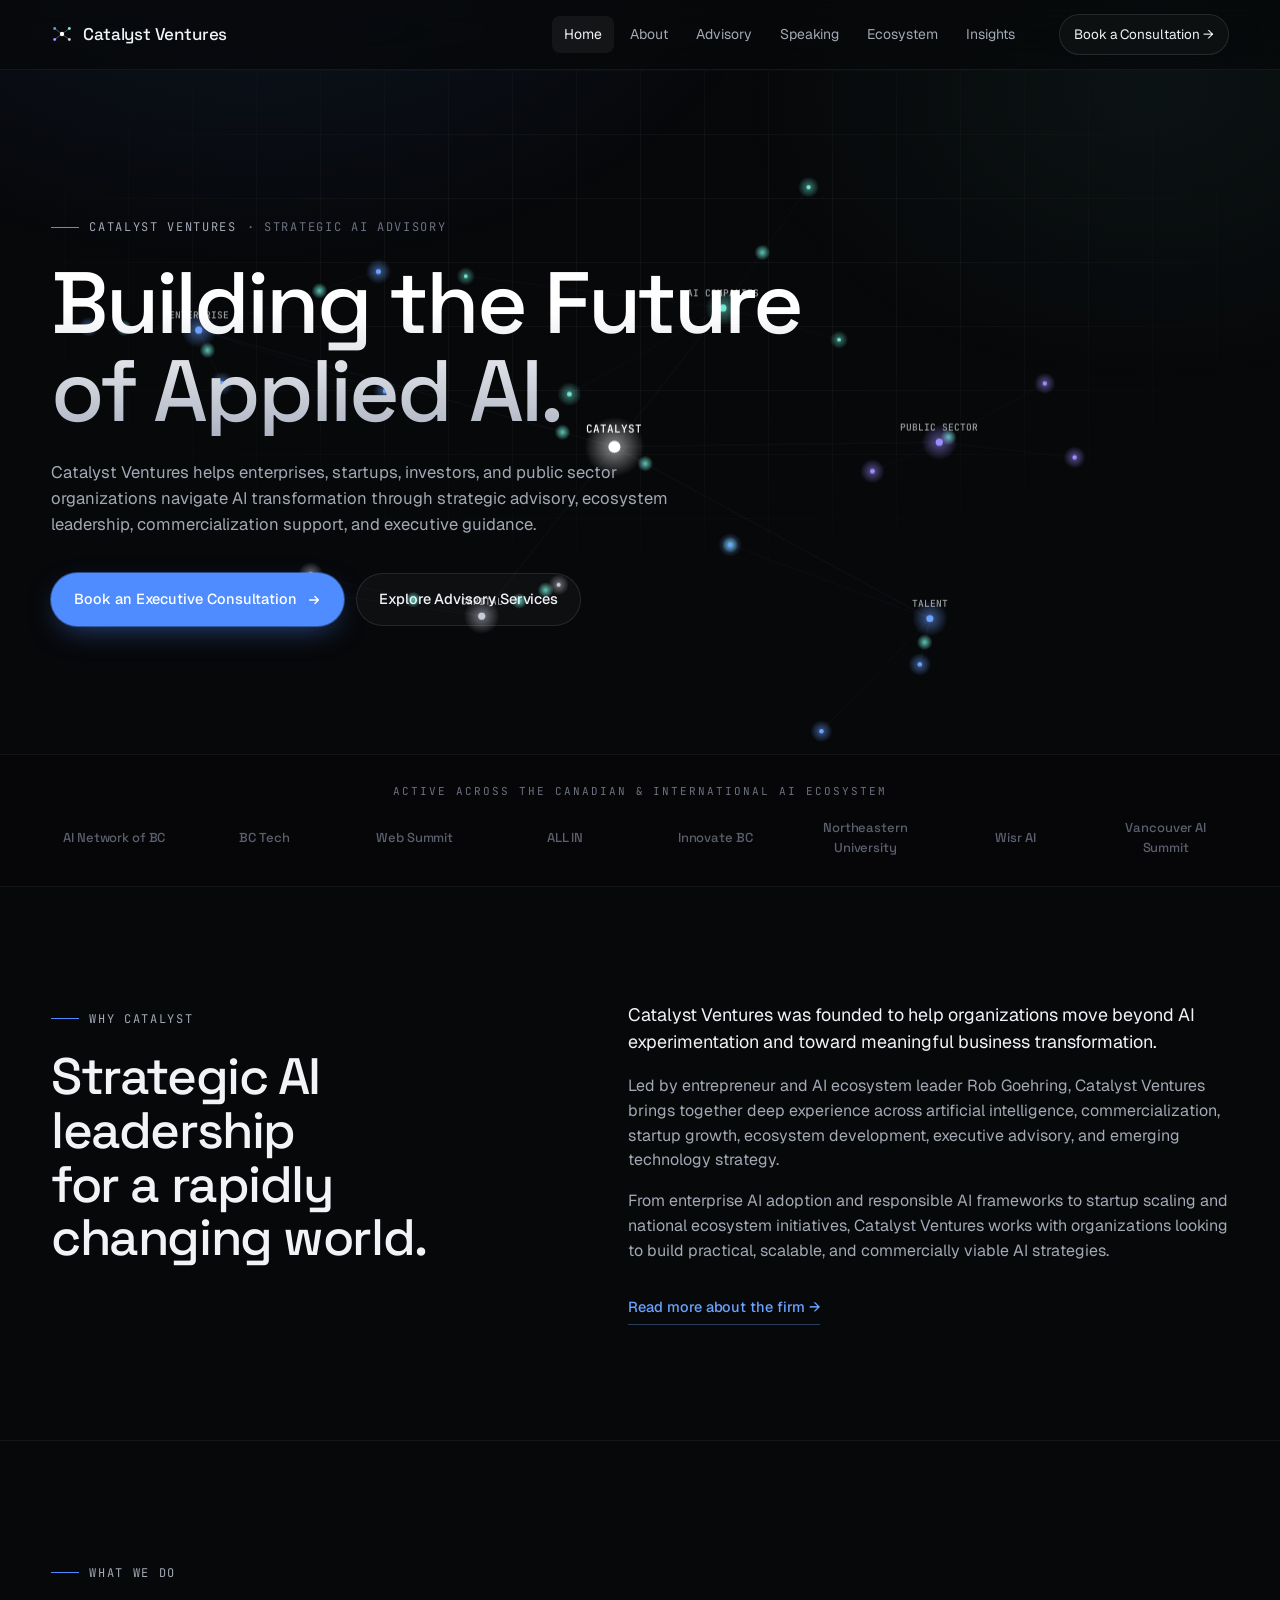
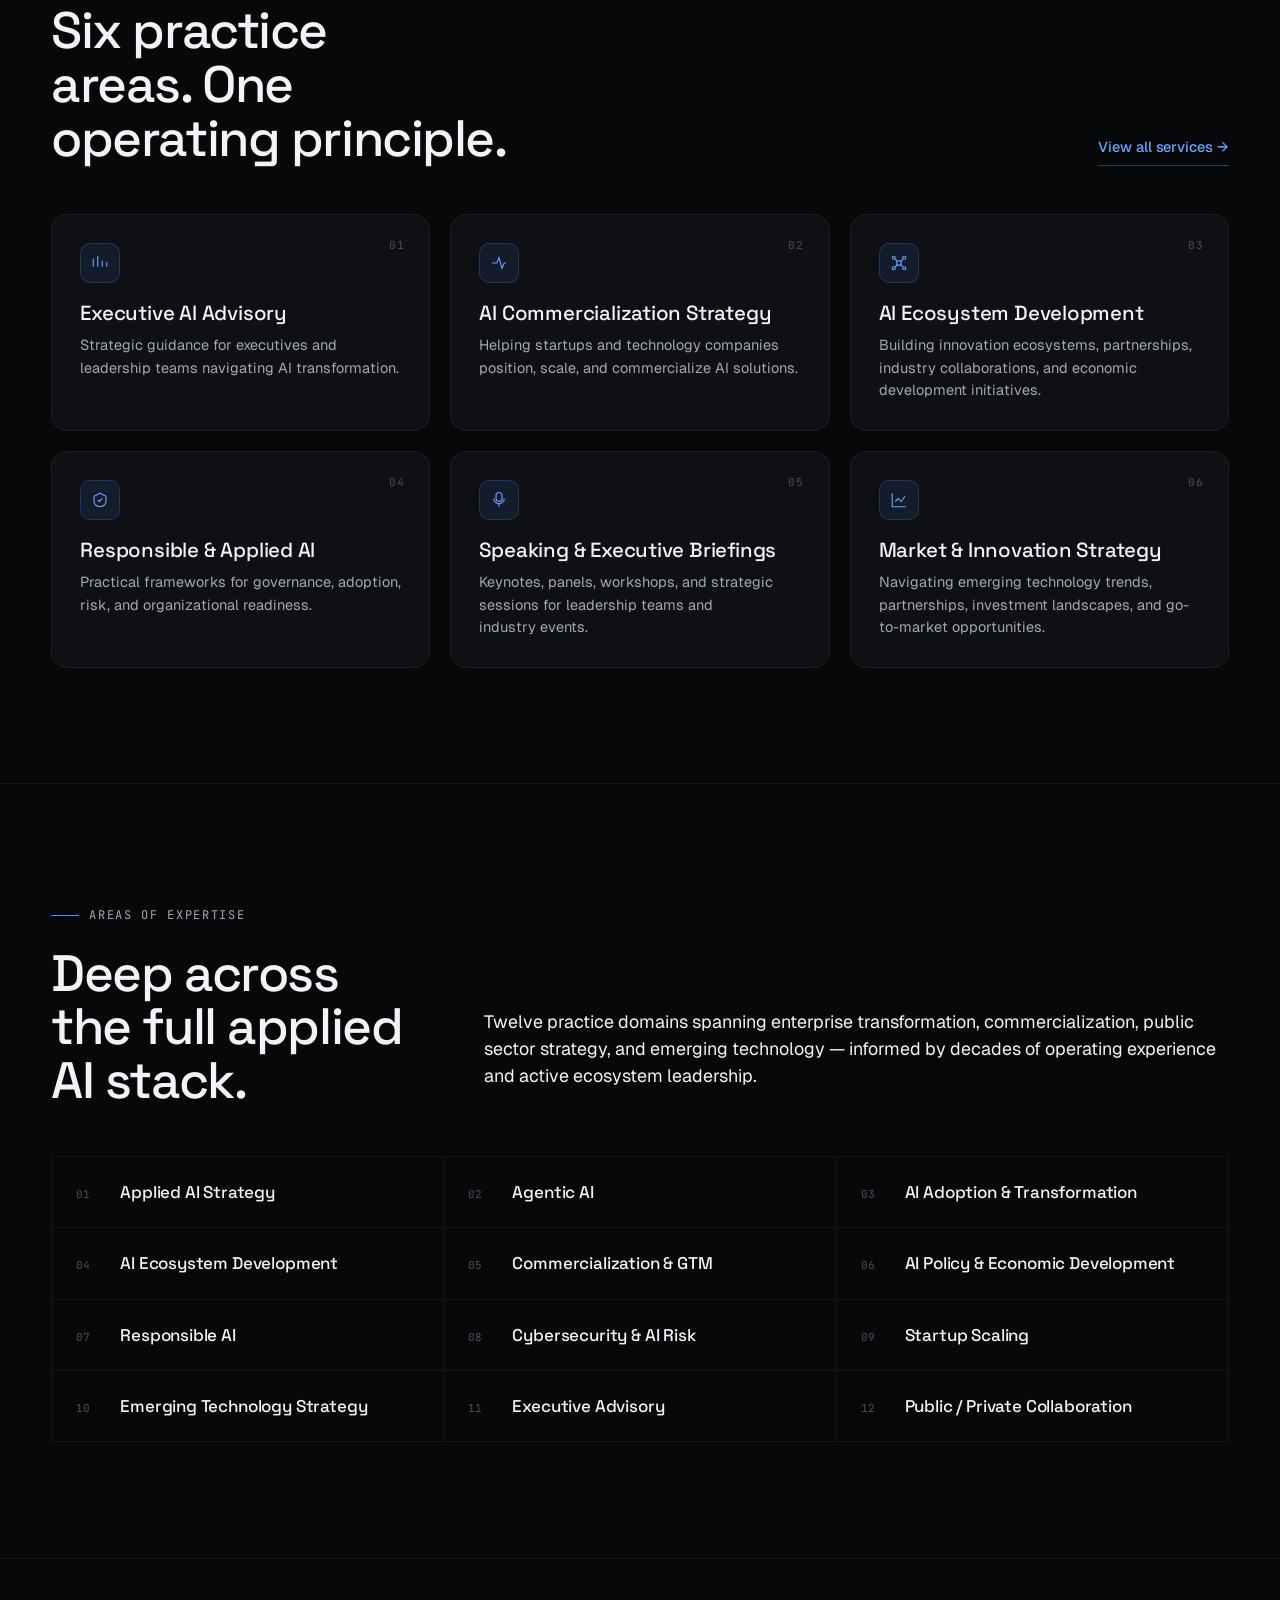
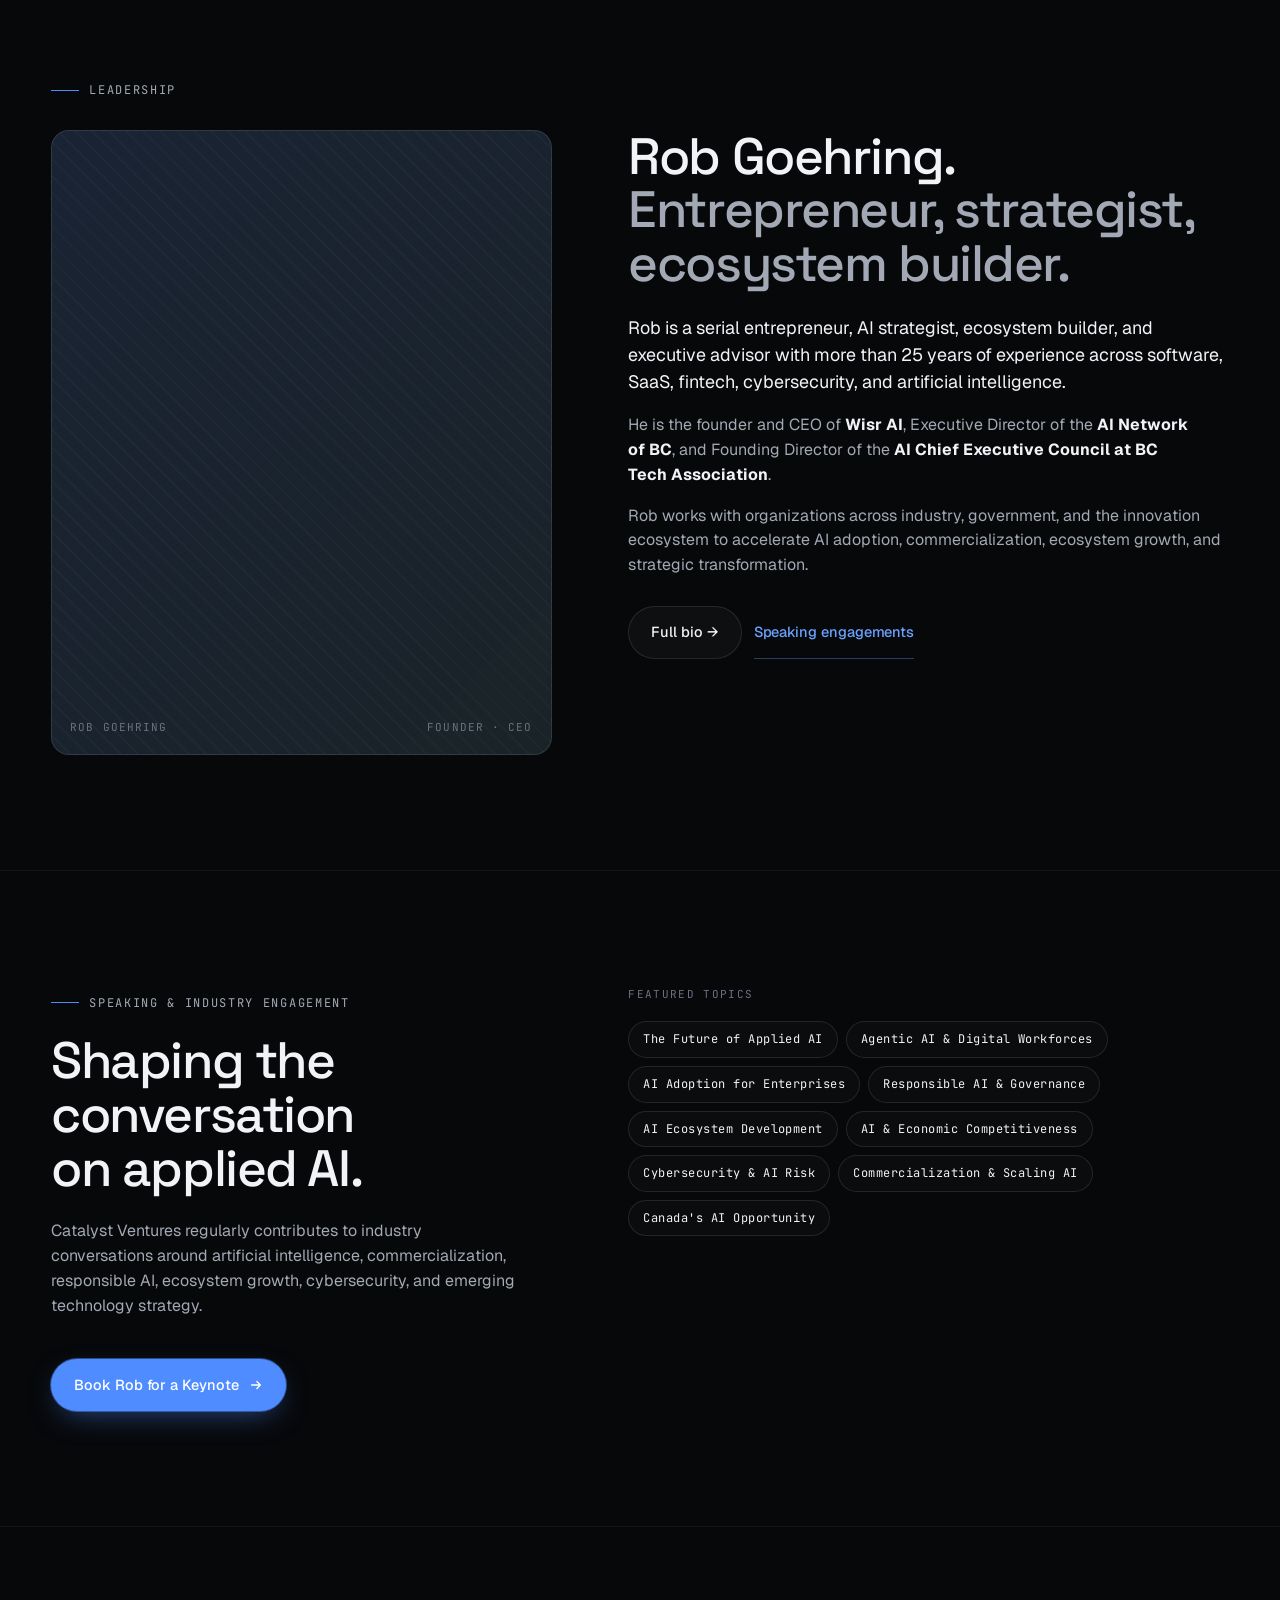
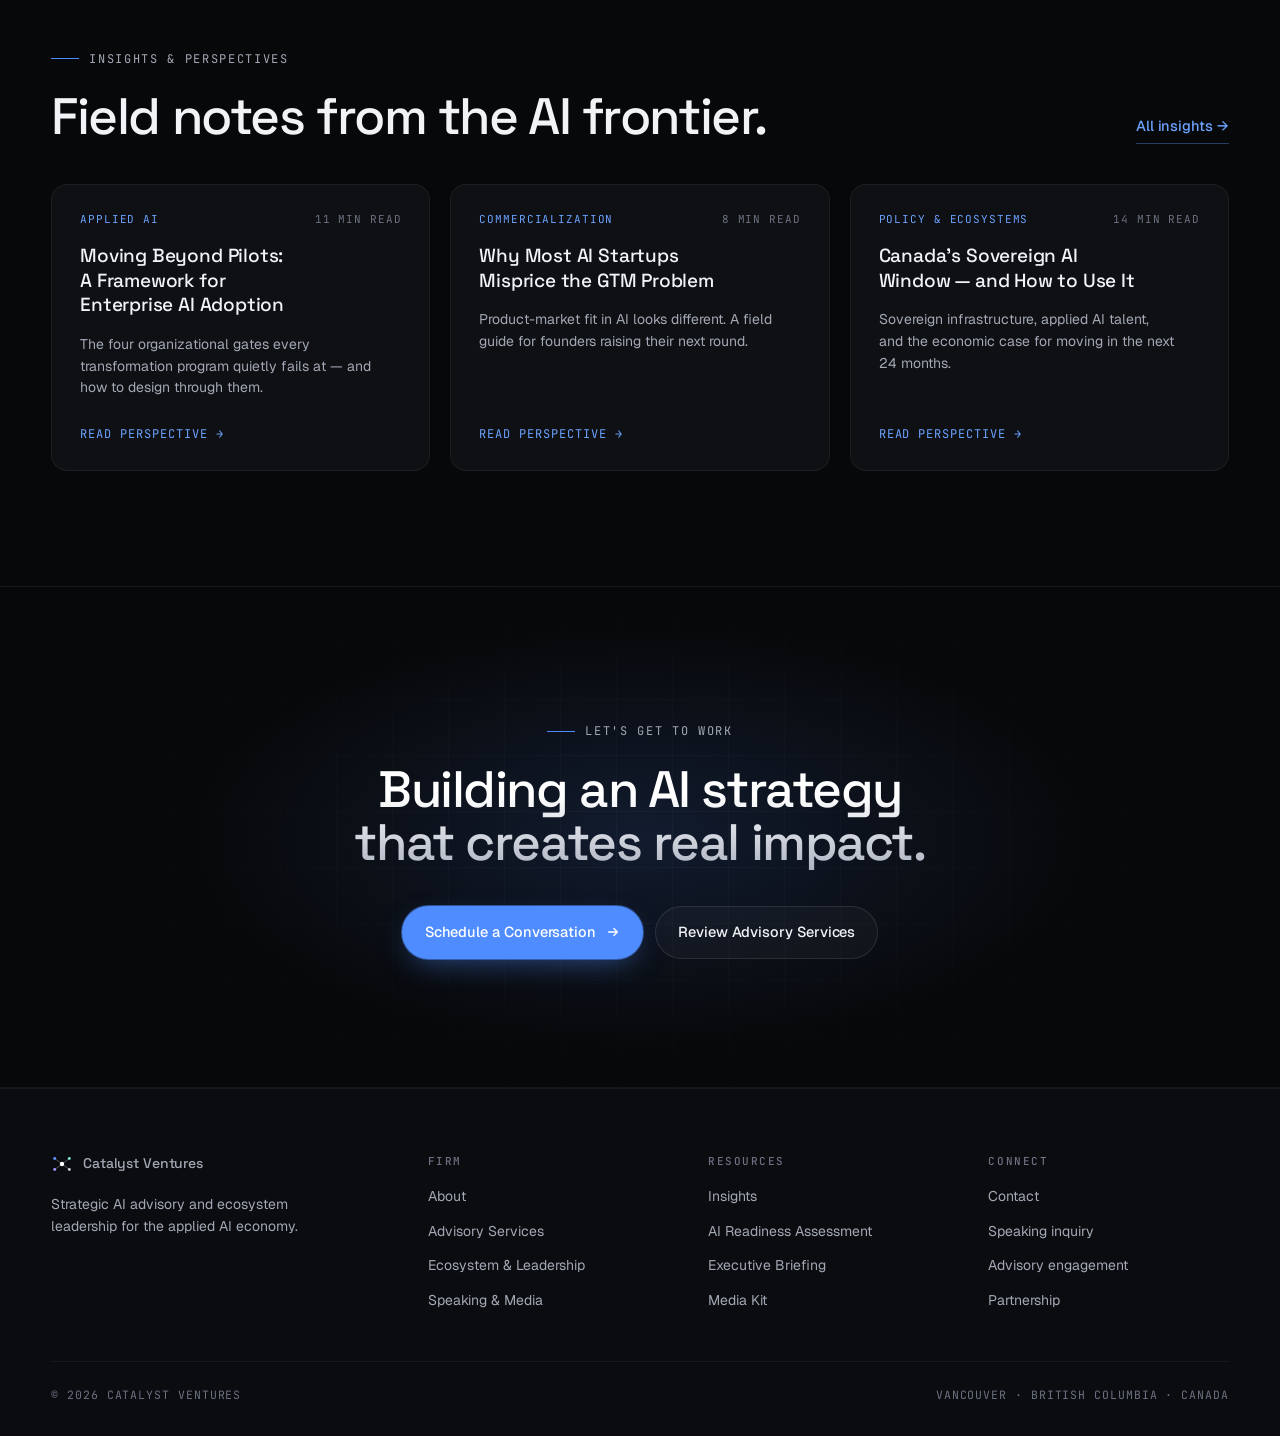
==== index.html @ 7d0d4415 "Add files via upload" ====
<!doctype html>
<html lang="en">
<head>
<meta charset="utf-8">
<meta name="viewport" content="width=device-width,initial-scale=1">
<title>Catalyst Ventures — Building the Future of Applied AI</title>
<meta name="description" content="Catalyst Ventures helps organizations navigate AI transformation through strategic advisory, ecosystem leadership, commercialization, and executive guidance.">
<link rel="preconnect" href="https://fonts.googleapis.com">
<link rel="preconnect" href="https://fonts.gstatic.com" crossorigin>
<link href="https://fonts.googleapis.com/css2?family=Space+Grotesk:wght@400;500;600&family=Geist:wght@300;400;500;600&family=JetBrains+Mono:wght@400;500&display=swap" rel="stylesheet">
<link rel="stylesheet" href="styles.css">
</head>
<body>

<!-- ===== NAV ===== -->
<header class="nav" data-screen-label="Home Nav">
  <div class="nav__inner">
    <a class="brand" href="index.html">
      <span class="brand__mark">
        <svg viewBox="0 0 24 24" fill="none" xmlns="http://www.w3.org/2000/svg">
          <circle cx="12" cy="12" r="2.4" fill="#fff"/>
          <circle cx="4" cy="6" r="1.6" fill="#4f8cff"/>
          <circle cx="20" cy="6" r="1.6" fill="#6ee7d3"/>
          <circle cx="4" cy="18" r="1.6" fill="#9c8cff"/>
          <circle cx="20" cy="18" r="1.6" fill="#c6cbd6"/>
          <path d="M4 6 L12 12 L20 6 M4 18 L12 12 L20 18" stroke="rgba(255,255,255,0.35)" stroke-width="0.9" stroke-linecap="round"/>
        </svg>
      </span>
      <span>Catalyst Ventures</span>
    </a>
    <nav class="nav__links">
      <a href="index.html" class="is-active">Home</a>
      <a href="about.html">About</a>
      <a href="advisory.html">Advisory</a>
      <a href="speaking.html">Speaking</a>
      <a href="ecosystem.html">Ecosystem</a>
      <a href="insights.html">Insights</a>
    </nav>
    <a class="nav__cta" href="contact.html">Book a Consultation →</a>
    <button class="nav__menu-btn" data-nav-toggle aria-label="Menu">
      <svg width="18" height="14" viewBox="0 0 18 14" fill="none"><path d="M0 1h18M0 7h18M0 13h18" stroke="currentColor" stroke-width="1.5"/></svg>
    </button>
  </div>
</header>

<main>

<!-- ===== HERO ===== -->
<section class="hero" data-screen-label="01 Hero">
  <div class="hero__grid" aria-hidden="true"></div>
  <canvas class="hero__network" id="hero-network" aria-hidden="true"></canvas>
  <div class="container hero__inner">
    <p class="eyebrow">CATALYST VENTURES <span class="dim">· Strategic AI Advisory</span></p>
    <h1 class="hero__title grad-text">Building the Future<br>of Applied&nbsp;AI.</h1>
    <p class="hero__sub">
      Catalyst Ventures helps enterprises, startups, investors, and public sector
      organizations navigate AI transformation through strategic advisory, ecosystem
      leadership, commercialization support, and executive guidance.
    </p>
    <div class="hero__ctas">
      <a class="btn btn--primary" href="contact.html">
        Book an Executive Consultation
        <svg viewBox="0 0 16 16" fill="none"><path d="M3 8h10m-4-4 4 4-4 4" stroke="currentColor" stroke-width="1.5" stroke-linecap="round" stroke-linejoin="round"/></svg>
      </a>
      <a class="btn btn--ghost" href="advisory.html">Explore Advisory Services</a>
    </div>
  </div>
</section>

<!-- ===== TRUST BAR ===== -->
<section class="trust" data-screen-label="02 Trust">
  <div class="container">
    <p class="trust__label">Active across the Canadian &amp; international AI ecosystem</p>
    <div class="trust__row">
      <div class="trust__item">AI Network of BC</div>
      <div class="trust__item">BC Tech</div>
      <div class="trust__item">Web Summit</div>
      <div class="trust__item">ALL IN</div>
      <div class="trust__item">Innovate BC</div>
      <div class="trust__item">Northeastern University</div>
      <div class="trust__item">Wisr AI</div>
      <div class="trust__item">Vancouver AI Summit</div>
    </div>
  </div>
</section>

<!-- ===== INTRO ===== -->
<section class="section" data-screen-label="03 Intro">
  <div class="container split">
    <div>
      <p class="eyebrow">Why Catalyst</p>
      <h2>Strategic AI leadership for a rapidly changing world.</h2>
    </div>
    <div>
      <p class="lead">
        Catalyst Ventures was founded to help organizations move beyond AI experimentation
        and toward meaningful business transformation.
      </p>
      <p>
        Led by entrepreneur and AI ecosystem leader Rob Goehring, Catalyst Ventures brings
        together deep experience across artificial intelligence, commercialization, startup
        growth, ecosystem development, executive advisory, and emerging technology strategy.
      </p>
      <p>
        From enterprise AI adoption and responsible AI frameworks to startup scaling and
        national ecosystem initiatives, Catalyst Ventures works with organizations looking
        to build practical, scalable, and commercially viable AI strategies.
      </p>
      <a class="btn btn--link" href="about.html" style="margin-top: 10px;">Read more about the firm →</a>
    </div>
  </div>
</section>

<!-- ===== SERVICES ===== -->
<section class="section section--bordered" data-screen-label="04 Services">
  <div class="container">
    <div style="display: flex; justify-content: space-between; align-items: end; flex-wrap: wrap; gap: 24px; margin-bottom: 48px;">
      <div>
        <p class="eyebrow">What we do</p>
        <h2 style="max-width: 16ch;">Six practice areas. One operating principle.</h2>
      </div>
      <a class="btn btn--link" href="advisory.html">View all services →</a>
    </div>

    <div class="grid grid--3">
      <article class="card">
        <span class="card__num">01</span>
        <span class="card__icon">
          <svg viewBox="0 0 24 24" fill="none" stroke="currentColor" stroke-width="1.5"><path d="M3 17V6m6 11V3m6 14v-8m6 8v-6"/></svg>
        </span>
        <h3>Executive AI Advisory</h3>
        <p>Strategic guidance for executives and leadership teams navigating AI transformation.</p>
      </article>

      <article class="card">
        <span class="card__num">02</span>
        <span class="card__icon">
          <svg viewBox="0 0 24 24" fill="none" stroke="currentColor" stroke-width="1.5"><path d="M3 12h6l3-7 4 14 3-7h2"/></svg>
        </span>
        <h3>AI Commercialization Strategy</h3>
        <p>Helping startups and technology companies position, scale, and commercialize AI solutions.</p>
      </article>

      <article class="card">
        <span class="card__num">03</span>
        <span class="card__icon">
          <svg viewBox="0 0 24 24" fill="none" stroke="currentColor" stroke-width="1.5"><circle cx="12" cy="12" r="3"/><circle cx="5" cy="5" r="2"/><circle cx="19" cy="5" r="2"/><circle cx="5" cy="19" r="2"/><circle cx="19" cy="19" r="2"/><path d="M7 7l3 3m7-3-3 3m-7 7 3-3m4 0 3 3"/></svg>
        </span>
        <h3>AI Ecosystem Development</h3>
        <p>Building innovation ecosystems, partnerships, industry collaborations, and economic development initiatives.</p>
      </article>

      <article class="card">
        <span class="card__num">04</span>
        <span class="card__icon">
          <svg viewBox="0 0 24 24" fill="none" stroke="currentColor" stroke-width="1.5"><path d="M12 3l8 4v6c0 4.5-3.5 7.5-8 8-4.5-.5-8-3.5-8-8V7l8-4z"/><path d="M9 12l2 2 4-4"/></svg>
        </span>
        <h3>Responsible &amp; Applied AI</h3>
        <p>Practical frameworks for governance, adoption, risk, and organizational readiness.</p>
      </article>

      <article class="card">
        <span class="card__num">05</span>
        <span class="card__icon">
          <svg viewBox="0 0 24 24" fill="none" stroke="currentColor" stroke-width="1.5"><path d="M12 14a4 4 0 0 0 4-4V6a4 4 0 1 0-8 0v4a4 4 0 0 0 4 4z"/><path d="M19 10a7 7 0 0 1-14 0M12 17v4"/></svg>
        </span>
        <h3>Speaking &amp; Executive Briefings</h3>
        <p>Keynotes, panels, workshops, and strategic sessions for leadership teams and industry events.</p>
      </article>

      <article class="card">
        <span class="card__num">06</span>
        <span class="card__icon">
          <svg viewBox="0 0 24 24" fill="none" stroke="currentColor" stroke-width="1.5"><path d="M3 3v18h18"/><path d="M7 14l4-4 4 4 5-7"/></svg>
        </span>
        <h3>Market &amp; Innovation Strategy</h3>
        <p>Navigating emerging technology trends, partnerships, investment landscapes, and go-to-market opportunities.</p>
      </article>
    </div>
  </div>
</section>

<!-- ===== EXPERTISE ===== -->
<section class="section section--bordered" data-screen-label="05 Expertise">
  <div class="container">
    <div style="display: grid; grid-template-columns: 1fr 2fr; gap: 60px; margin-bottom: 48px;">
      <div>
        <p class="eyebrow">Areas of Expertise</p>
        <h2>Deep across the full applied AI stack.</h2>
      </div>
      <p class="lead" style="align-self: end;">
        Twelve practice domains spanning enterprise transformation, commercialization,
        public sector strategy, and emerging technology — informed by decades of
        operating experience and active ecosystem leadership.
      </p>
    </div>

    <div class="expertise">
      <div class="expertise__item"><span class="expertise__num">01</span><span class="expertise__name">Applied AI Strategy</span></div>
      <div class="expertise__item"><span class="expertise__num">02</span><span class="expertise__name">Agentic AI</span></div>
      <div class="expertise__item"><span class="expertise__num">03</span><span class="expertise__name">AI Adoption &amp; Transformation</span></div>
      <div class="expertise__item"><span class="expertise__num">04</span><span class="expertise__name">AI Ecosystem Development</span></div>
      <div class="expertise__item"><span class="expertise__num">05</span><span class="expertise__name">Commercialization &amp; GTM</span></div>
      <div class="expertise__item"><span class="expertise__num">06</span><span class="expertise__name">AI Policy &amp; Economic Development</span></div>
      <div class="expertise__item"><span class="expertise__num">07</span><span class="expertise__name">Responsible AI</span></div>
      <div class="expertise__item"><span class="expertise__num">08</span><span class="expertise__name">Cybersecurity &amp; AI Risk</span></div>
      <div class="expertise__item"><span class="expertise__num">09</span><span class="expertise__name">Startup Scaling</span></div>
      <div class="expertise__item"><span class="expertise__num">10</span><span class="expertise__name">Emerging Technology Strategy</span></div>
      <div class="expertise__item"><span class="expertise__num">11</span><span class="expertise__name">Executive Advisory</span></div>
      <div class="expertise__item"><span class="expertise__num">12</span><span class="expertise__name">Public / Private Collaboration</span></div>
    </div>
  </div>
</section>

<!-- ===== LEADERSHIP ===== -->
<section class="section section--bordered" data-screen-label="06 Leadership">
  <div class="container">
    <p class="eyebrow">Leadership</p>
    <div class="split" style="margin-top: 8px;">
      <div class="portrait" aria-hidden="true">
        <div class="portrait__label">
          <span>ROB GOEHRING</span>
          <span>FOUNDER · CEO</span>
        </div>
      </div>
      <div>
        <h2 style="max-width: 18ch; margin-bottom: 24px;">Rob Goehring.<br><span style="color: var(--text-secondary);">Entrepreneur, strategist, ecosystem builder.</span></h2>
        <p class="lead">
          Rob is a serial entrepreneur, AI strategist, ecosystem builder, and executive
          advisor with more than 25 years of experience across software, SaaS, fintech,
          cybersecurity, and artificial intelligence.
        </p>
        <p>
          He is the founder and CEO of <strong style="color: var(--text-primary);">Wisr AI</strong>,
          Executive Director of the <strong style="color: var(--text-primary);">AI Network of BC</strong>,
          and Founding Director of the <strong style="color: var(--text-primary);">AI Chief Executive
          Council at BC Tech Association</strong>.
        </p>
        <p>
          Rob works with organizations across industry, government, and the innovation
          ecosystem to accelerate AI adoption, commercialization, ecosystem growth, and
          strategic transformation.
        </p>
        <div style="display: flex; gap: 12px; margin-top: 28px; flex-wrap: wrap;">
          <a class="btn btn--ghost" href="about.html">Full bio →</a>
          <a class="btn btn--link" href="speaking.html">Speaking engagements</a>
        </div>
      </div>
    </div>
  </div>
</section>

<!-- ===== SPEAKING ===== -->
<section class="section section--bordered" data-screen-label="07 Speaking">
  <div class="container split">
    <div>
      <p class="eyebrow">Speaking &amp; Industry Engagement</p>
      <h2 style="max-width: 14ch;">Shaping the conversation on applied AI.</h2>
      <p style="margin-top: 24px; max-width: 44ch;">
        Catalyst Ventures regularly contributes to industry conversations around artificial
        intelligence, commercialization, responsible AI, ecosystem growth, cybersecurity,
        and emerging technology strategy.
      </p>
      <a class="btn btn--primary" href="contact.html?type=speaking" style="margin-top: 24px;">
        Book Rob for a Keynote
        <svg viewBox="0 0 16 16" fill="none"><path d="M3 8h10m-4-4 4 4-4 4" stroke="currentColor" stroke-width="1.5" stroke-linecap="round" stroke-linejoin="round"/></svg>
      </a>
    </div>
    <div>
      <p style="font-family: var(--font-mono); font-size: 11px; letter-spacing: 0.12em; text-transform: uppercase; color: var(--text-muted); margin-bottom: 18px;">Featured Topics</p>
      <ul class="taglist">
        <li>The Future of Applied AI</li>
        <li>Agentic AI &amp; Digital Workforces</li>
        <li>AI Adoption for Enterprises</li>
        <li>Responsible AI &amp; Governance</li>
        <li>AI Ecosystem Development</li>
        <li>AI &amp; Economic Competitiveness</li>
        <li>Cybersecurity &amp; AI Risk</li>
        <li>Commercialization &amp; Scaling AI</li>
        <li>Canada's AI Opportunity</li>
      </ul>
    </div>
  </div>
</section>

<!-- ===== INSIGHTS ===== -->
<section class="section section--bordered" data-screen-label="08 Insights">
  <div class="container">
    <div style="display: flex; justify-content: space-between; align-items: end; flex-wrap: wrap; gap: 24px; margin-bottom: 40px;">
      <div>
        <p class="eyebrow">Insights &amp; Perspectives</p>
        <h2>Field notes from the AI frontier.</h2>
      </div>
      <a class="btn btn--link" href="insights.html">All insights →</a>
    </div>
    <div class="grid grid--3">
      <article class="post-card">
        <div class="post-card__meta">
          <span class="post-card__cat">Applied AI</span>
          <span>11 min read</span>
        </div>
        <h3>Moving Beyond Pilots: A Framework for Enterprise AI Adoption</h3>
        <p>The four organizational gates every transformation program quietly fails at — and how to design through them.</p>
        <span class="post-card__link">Read perspective →</span>
      </article>

      <article class="post-card">
        <div class="post-card__meta">
          <span class="post-card__cat">Commercialization</span>
          <span>8 min read</span>
        </div>
        <h3>Why Most AI Startups Misprice the GTM Problem</h3>
        <p>Product-market fit in AI looks different. A field guide for founders raising their next round.</p>
        <span class="post-card__link">Read perspective →</span>
      </article>

      <article class="post-card">
        <div class="post-card__meta">
          <span class="post-card__cat">Policy &amp; Ecosystems</span>
          <span>14 min read</span>
        </div>
        <h3>Canada's Sovereign AI Window — and How to Use It</h3>
        <p>Sovereign infrastructure, applied AI talent, and the economic case for moving in the next 24 months.</p>
        <span class="post-card__link">Read perspective →</span>
      </article>
    </div>
  </div>
</section>

<!-- ===== FOOTER CTA ===== -->
<section class="cta" data-screen-label="09 CTA">
  <div class="cta__inner">
    <p class="eyebrow" style="justify-content: center;">Let's get to work</p>
    <h2 class="grad-text">Building an AI strategy<br>that creates real impact.</h2>
    <div style="display: flex; gap: 12px; justify-content: center; margin-top: 36px; flex-wrap: wrap;">
      <a class="btn btn--primary" href="contact.html">
        Schedule a Conversation
        <svg viewBox="0 0 16 16" fill="none"><path d="M3 8h10m-4-4 4 4-4 4" stroke="currentColor" stroke-width="1.5" stroke-linecap="round" stroke-linejoin="round"/></svg>
      </a>
      <a class="btn btn--ghost" href="advisory.html">Review Advisory Services</a>
    </div>
  </div>
</section>

</main>

<!-- ===== FOOTER ===== -->
<footer class="footer">
  <div class="footer__inner">
    <div class="footer__top">
      <div class="footer__brand footer__col">
        <a class="brand" href="index.html">
          <span class="brand__mark">
            <svg viewBox="0 0 24 24" fill="none" xmlns="http://www.w3.org/2000/svg">
              <circle cx="12" cy="12" r="2.4" fill="#fff"/>
              <circle cx="4" cy="6" r="1.6" fill="#4f8cff"/>
              <circle cx="20" cy="6" r="1.6" fill="#6ee7d3"/>
              <circle cx="4" cy="18" r="1.6" fill="#9c8cff"/>
              <circle cx="20" cy="18" r="1.6" fill="#c6cbd6"/>
              <path d="M4 6 L12 12 L20 6 M4 18 L12 12 L20 18" stroke="rgba(255,255,255,0.35)" stroke-width="0.9" stroke-linecap="round"/>
            </svg>
          </span>
          <span>Catalyst Ventures</span>
        </a>
        <p>Strategic AI advisory and ecosystem leadership for the applied AI economy.</p>
      </div>
      <div class="footer__col">
        <h4>Firm</h4>
        <ul>
          <li><a href="about.html">About</a></li>
          <li><a href="advisory.html">Advisory Services</a></li>
          <li><a href="ecosystem.html">Ecosystem &amp; Leadership</a></li>
          <li><a href="speaking.html">Speaking &amp; Media</a></li>
        </ul>
      </div>
      <div class="footer__col">
        <h4>Resources</h4>
        <ul>
          <li><a href="insights.html">Insights</a></li>
          <li><a href="insights.html#assessment">AI Readiness Assessment</a></li>
          <li><a href="insights.html#briefing">Executive Briefing</a></li>
          <li><a href="insights.html#media">Media Kit</a></li>
        </ul>
      </div>
      <div class="footer__col">
        <h4>Connect</h4>
        <ul>
          <li><a href="contact.html">Contact</a></li>
          <li><a href="contact.html?type=speaking">Speaking inquiry</a></li>
          <li><a href="contact.html?type=advisory">Advisory engagement</a></li>
          <li><a href="contact.html?type=partnership">Partnership</a></li>
        </ul>
      </div>
    </div>
    <div class="footer__bottom">
      <span>© 2026 Catalyst Ventures</span>
      <span>Vancouver · British Columbia · Canada</span>
    </div>
  </div>
</footer>

<script src="app.js"></script>
<script>
  initNetwork('hero-network');
</script>

</body>
</html>
---- styles.css ----
/* =========================================================
   Catalyst Ventures — Shared Stylesheet
   ========================================================= */

:root {
  /* Color tokens */
  --bg-base:        #07080a;
  --bg-surface:     #0e1014;
  --bg-elevated:    #14171d;
  --bg-inset:       #0a0c10;
  --border-subtle:  rgba(255,255,255,0.06);
  --border-default: rgba(255,255,255,0.10);
  --border-strong:  rgba(255,255,255,0.18);

  --text-primary:   #f1f3f7;
  --text-secondary: #a2a8b4;
  --text-muted:     #6b7180;
  --text-dim:       #4a4f5b;

  --accent-blue:    #4f8cff;
  --accent-blue-2:  #6ba2ff;
  --accent-cyan:    #6ee7d3;
  --accent-violet:  #9c8cff;
  --silver:         #c6cbd6;

  --grad-line: linear-gradient(90deg, transparent, rgba(79,140,255,0.5), transparent);

  /* Type */
  --font-display: "Space Grotesk", "Geist", system-ui, sans-serif;
  --font-body:    "Geist", "Inter", system-ui, sans-serif;
  --font-mono:    "JetBrains Mono", ui-monospace, "SF Mono", monospace;

  /* Spacing */
  --pad-page: clamp(20px, 4vw, 56px);
  --max-w:    1280px;
}

* { box-sizing: border-box; }

html, body { margin: 0; padding: 0; }

body {
  background: var(--bg-base);
  color: var(--text-primary);
  font-family: var(--font-body);
  font-size: 16px;
  line-height: 1.55;
  -webkit-font-smoothing: antialiased;
  text-rendering: optimizeLegibility;
  overflow-x: hidden;
}

/* Ambient glow behind everything */
body::before {
  content: "";
  position: fixed;
  inset: 0;
  pointer-events: none;
  background:
    radial-gradient(900px 600px at 20% -10%, rgba(79,140,255,0.10), transparent 60%),
    radial-gradient(700px 500px at 90% 10%, rgba(110,231,211,0.05), transparent 60%);
  z-index: 0;
}

a { color: inherit; text-decoration: none; }
img { max-width: 100%; display: block; }

/* =========================================================
   Layout primitives
   ========================================================= */

.container {
  max-width: var(--max-w);
  margin: 0 auto;
  padding: 0 var(--pad-page);
  position: relative;
  z-index: 1;
}

.section {
  padding: clamp(64px, 9vw, 140px) 0;
  position: relative;
  z-index: 1;
}

.section--tight { padding: clamp(48px, 6vw, 96px) 0; }

.section--bordered {
  border-top: 1px solid var(--border-subtle);
}

/* Hairline accent above section labels */
.eyebrow {
  display: inline-flex;
  align-items: center;
  gap: 10px;
  font-family: var(--font-mono);
  font-size: 12px;
  letter-spacing: 0.14em;
  text-transform: uppercase;
  color: var(--text-secondary);
  margin: 0 0 22px;
}
.eyebrow::before {
  content: "";
  width: 28px;
  height: 1px;
  background: var(--accent-blue);
  display: inline-block;
}

/* =========================================================
   Typography
   ========================================================= */

h1, h2, h3, h4 {
  font-family: var(--font-display);
  font-weight: 500;
  letter-spacing: -0.02em;
  margin: 0;
  color: var(--text-primary);
  text-wrap: balance;
}

h1 {
  font-size: clamp(44px, 6.8vw, 96px);
  line-height: 1.02;
  letter-spacing: -0.035em;
  font-weight: 500;
}
h2 {
  font-size: clamp(32px, 4vw, 56px);
  line-height: 1.05;
  letter-spacing: -0.028em;
}
h3 {
  font-size: clamp(20px, 1.6vw, 24px);
  line-height: 1.25;
  letter-spacing: -0.01em;
  font-weight: 500;
}
h4 {
  font-size: 16px;
  letter-spacing: 0.02em;
  font-weight: 500;
}

p { margin: 0 0 1em; color: var(--text-secondary); text-wrap: pretty; }
p.lead {
  font-size: clamp(17px, 1.4vw, 21px);
  line-height: 1.5;
  color: var(--text-primary);
  max-width: 62ch;
}

.mono { font-family: var(--font-mono); }
.dim { color: var(--text-muted); }

/* Subtle headline gradient */
.grad-text {
  background: linear-gradient(180deg, #ffffff 30%, #8a93a8 130%);
  -webkit-background-clip: text;
  background-clip: text;
  color: transparent;
}

/* =========================================================
   Navigation
   ========================================================= */

.nav {
  position: sticky;
  top: 0;
  z-index: 50;
  background: rgba(7,8,10,0.78);
  backdrop-filter: blur(14px) saturate(140%);
  -webkit-backdrop-filter: blur(14px) saturate(140%);
  border-bottom: 1px solid var(--border-subtle);
}

.nav__inner {
  max-width: var(--max-w);
  margin: 0 auto;
  padding: 14px var(--pad-page);
  display: flex;
  align-items: center;
  gap: 32px;
}

.brand {
  display: inline-flex;
  align-items: center;
  gap: 10px;
  font-family: var(--font-display);
  font-weight: 500;
  letter-spacing: -0.01em;
  font-size: 17px;
  color: var(--text-primary);
}
.brand__mark {
  width: 22px;
  height: 22px;
  position: relative;
  display: inline-block;
}
.brand__mark svg { width: 100%; height: 100%; display: block; }

.nav__links {
  display: flex;
  gap: 4px;
  margin-left: auto;
  align-items: center;
}
.nav__links a {
  font-size: 14px;
  padding: 8px 12px;
  border-radius: 8px;
  color: var(--text-secondary);
  transition: color .2s, background .2s;
}
.nav__links a:hover { color: var(--text-primary); background: rgba(255,255,255,0.04); }
.nav__links a.is-active {
  color: var(--text-primary);
  background: rgba(255,255,255,0.05);
}

.nav__cta {
  font-size: 13.5px;
  padding: 9px 14px;
  border-radius: 999px;
  border: 1px solid var(--border-default);
  background: rgba(255,255,255,0.03);
  color: var(--text-primary);
  transition: all .2s;
}
.nav__cta:hover {
  background: var(--accent-blue);
  border-color: var(--accent-blue);
  color: #fff;
}

.nav__menu-btn {
  display: none;
  width: 38px; height: 38px;
  border: 1px solid var(--border-default);
  background: transparent;
  border-radius: 8px;
  color: var(--text-primary);
  margin-left: auto;
  cursor: pointer;
  align-items: center; justify-content: center;
}

@media (max-width: 940px) {
  .nav__links, .nav__cta { display: none; }
  .nav__menu-btn { display: inline-flex; }
  .nav--open .nav__links {
    display: flex;
    flex-direction: column;
    position: absolute;
    top: 100%; left: 0; right: 0;
    background: var(--bg-surface);
    border-bottom: 1px solid var(--border-subtle);
    padding: 12px var(--pad-page) 18px;
    gap: 0;
    align-items: stretch;
  }
  .nav--open .nav__links a {
    padding: 12px 0;
    border-bottom: 1px solid var(--border-subtle);
  }
  .nav--open .nav__cta {
    display: inline-flex;
    margin-top: 12px;
    justify-content: center;
  }
}

/* =========================================================
   Buttons
   ========================================================= */

.btn {
  display: inline-flex;
  align-items: center;
  gap: 10px;
  padding: 14px 22px;
  font-family: var(--font-body);
  font-size: 14.5px;
  font-weight: 500;
  letter-spacing: -0.005em;
  border-radius: 999px;
  border: 1px solid transparent;
  cursor: pointer;
  transition: all .2s ease;
  white-space: nowrap;
  text-decoration: none;
}
.btn svg { width: 14px; height: 14px; }

.btn--primary {
  background: var(--accent-blue);
  color: #fff;
  box-shadow: 0 0 0 1px rgba(79,140,255,0.5), 0 10px 30px -10px rgba(79,140,255,0.55);
}
.btn--primary:hover {
  background: var(--accent-blue-2);
  transform: translateY(-1px);
  box-shadow: 0 0 0 1px rgba(107,162,255,0.55), 0 14px 40px -12px rgba(79,140,255,0.7);
}

.btn--ghost {
  background: rgba(255,255,255,0.03);
  border-color: var(--border-default);
  color: var(--text-primary);
}
.btn--ghost:hover {
  border-color: var(--border-strong);
  background: rgba(255,255,255,0.06);
}

.btn--link {
  padding: 6px 0;
  background: transparent;
  border: none;
  color: var(--accent-blue-2);
  border-bottom: 1px solid rgba(107,162,255,0.35);
  border-radius: 0;
}
.btn--link:hover { color: #fff; border-bottom-color: #fff; }

/* =========================================================
   Cards
   ========================================================= */

.card {
  position: relative;
  background: var(--bg-surface);
  border: 1px solid var(--border-subtle);
  border-radius: 16px;
  padding: 28px;
  transition: border-color .25s, background .25s, transform .25s;
}
.card:hover {
  border-color: var(--border-strong);
  background: var(--bg-elevated);
}
.card__icon {
  width: 40px; height: 40px;
  display: inline-flex;
  align-items: center; justify-content: center;
  border-radius: 10px;
  background: rgba(79,140,255,0.10);
  color: var(--accent-blue-2);
  margin-bottom: 18px;
  border: 1px solid rgba(79,140,255,0.22);
}
.card__icon svg { width: 18px; height: 18px; }
.card h3 { margin-bottom: 8px; }
.card p { margin-bottom: 0; font-size: 14.5px; line-height: 1.55; }
.card__num {
  position: absolute;
  top: 22px; right: 24px;
  font-family: var(--font-mono);
  font-size: 11px;
  letter-spacing: 0.1em;
  color: var(--text-dim);
}

/* =========================================================
   Hero grid background
   ========================================================= */

.hero {
  position: relative;
  padding-top: clamp(80px, 11vw, 160px);
  padding-bottom: clamp(80px, 10vw, 140px);
  overflow: hidden;
}

.hero__grid {
  position: absolute;
  inset: 0;
  background-image:
    linear-gradient(rgba(255,255,255,0.04) 1px, transparent 1px),
    linear-gradient(90deg, rgba(255,255,255,0.04) 1px, transparent 1px);
  background-size: 64px 64px;
  -webkit-mask-image: radial-gradient(ellipse 70% 60% at 50% 30%, #000 30%, transparent 80%);
          mask-image: radial-gradient(ellipse 70% 60% at 50% 30%, #000 30%, transparent 80%);
  z-index: 0;
}

.hero__network {
  position: absolute;
  inset: 0;
  width: 100%;
  height: 100%;
  display: block;
  z-index: 0;
  pointer-events: none;
}

.hero__inner {
  position: relative;
  z-index: 2;
}

.hero__title { max-width: 16ch; }
.hero__sub {
  max-width: 60ch;
  margin-top: 24px;
  font-size: clamp(16px, 1.3vw, 19px);
  color: var(--text-secondary);
  line-height: 1.55;
}
.hero__ctas {
  display: flex;
  flex-wrap: wrap;
  gap: 12px;
  margin-top: 36px;
}

/* =========================================================
   Trust bar
   ========================================================= */

.trust {
  border-top: 1px solid var(--border-subtle);
  border-bottom: 1px solid var(--border-subtle);
  padding: 28px 0;
  background: rgba(0,0,0,0.2);
}
.trust__label {
  font-family: var(--font-mono);
  font-size: 11px;
  letter-spacing: 0.18em;
  text-transform: uppercase;
  color: var(--text-muted);
  margin-bottom: 18px;
  text-align: center;
}
.trust__row {
  display: grid;
  grid-template-columns: repeat(8, 1fr);
  gap: 12px 24px;
  align-items: center;
  justify-items: center;
}
.trust__item {
  font-family: var(--font-display);
  font-size: 13px;
  font-weight: 500;
  letter-spacing: -0.01em;
  color: var(--text-muted);
  text-align: center;
  opacity: .85;
}
@media (max-width: 880px) {
  .trust__row { grid-template-columns: repeat(4, 1fr); }
}
@media (max-width: 480px) {
  .trust__row { grid-template-columns: repeat(2, 1fr); }
}

/* =========================================================
   Generic grid utilities
   ========================================================= */

.grid {
  display: grid;
  gap: 20px;
}
.grid--3 { grid-template-columns: repeat(3, 1fr); }
.grid--2 { grid-template-columns: repeat(2, 1fr); }
.grid--4 { grid-template-columns: repeat(4, 1fr); }

@media (max-width: 980px) {
  .grid--3, .grid--4 { grid-template-columns: repeat(2, 1fr); }
}
@media (max-width: 620px) {
  .grid--3, .grid--4, .grid--2 { grid-template-columns: 1fr; }
}

/* Split layout */
.split {
  display: grid;
  grid-template-columns: 1fr 1.2fr;
  gap: clamp(40px, 6vw, 100px);
  align-items: start;
}
@media (max-width: 880px) {
  .split { grid-template-columns: 1fr; gap: 28px; }
}

/* =========================================================
   Tag list
   ========================================================= */

.taglist {
  display: flex;
  flex-wrap: wrap;
  gap: 8px;
  margin: 0;
  padding: 0;
  list-style: none;
}
.taglist li {
  font-family: var(--font-mono);
  font-size: 12px;
  letter-spacing: 0.04em;
  padding: 8px 14px;
  border: 1px solid var(--border-default);
  border-radius: 999px;
  color: var(--text-primary);
  background: rgba(255,255,255,0.02);
  transition: border-color .2s, background .2s;
}
.taglist li:hover {
  border-color: var(--accent-blue);
  background: rgba(79,140,255,0.08);
}

/* =========================================================
   Expertise pill grid (with index numbers)
   ========================================================= */

.expertise {
  display: grid;
  grid-template-columns: repeat(3, 1fr);
  border-top: 1px solid var(--border-subtle);
  border-left: 1px solid var(--border-subtle);
}
.expertise__item {
  border-right: 1px solid var(--border-subtle);
  border-bottom: 1px solid var(--border-subtle);
  padding: 22px 24px;
  display: flex;
  align-items: baseline;
  gap: 16px;
  transition: background .2s;
}
.expertise__item:hover { background: rgba(255,255,255,0.025); }
.expertise__num {
  font-family: var(--font-mono);
  font-size: 11px;
  color: var(--text-dim);
  min-width: 28px;
}
.expertise__name {
  font-family: var(--font-display);
  font-size: 17px;
  font-weight: 500;
  letter-spacing: -0.01em;
  color: var(--text-primary);
}
@media (max-width: 760px) {
  .expertise { grid-template-columns: repeat(2, 1fr); }
}
@media (max-width: 460px) {
  .expertise { grid-template-columns: 1fr; }
}

/* =========================================================
   Leadership / portrait block
   ========================================================= */

.portrait {
  position: relative;
  aspect-ratio: 4 / 5;
  background:
    linear-gradient(135deg, rgba(79,140,255,0.10), rgba(110,231,211,0.06)),
    repeating-linear-gradient(45deg, rgba(255,255,255,0.025) 0 2px, transparent 2px 12px),
    var(--bg-elevated);
  border: 1px solid var(--border-default);
  border-radius: 18px;
  overflow: hidden;
}
.portrait__label {
  position: absolute;
  bottom: 18px; left: 18px; right: 18px;
  font-family: var(--font-mono);
  font-size: 11px;
  letter-spacing: 0.1em;
  text-transform: uppercase;
  color: var(--text-muted);
  display: flex; justify-content: space-between;
}

.bio__lead { font-size: 17px; color: var(--text-primary); line-height: 1.6; }
.bio__org-list {
  margin-top: 18px;
  font-size: 14px;
  color: var(--text-secondary);
}
.bio__org-list strong { color: var(--text-primary); font-weight: 500; }

/* =========================================================
   Topic / speaking blocks
   ========================================================= */

.topic-group { margin-bottom: 36px; }
.topic-group h3 {
  font-size: 14px;
  font-family: var(--font-mono);
  letter-spacing: 0.12em;
  text-transform: uppercase;
  color: var(--text-secondary);
  font-weight: 500;
  margin-bottom: 14px;
}
.topic-list {
  list-style: none;
  padding: 0;
  margin: 0;
  display: grid;
  gap: 1px;
  background: var(--border-subtle);
  border: 1px solid var(--border-subtle);
  border-radius: 12px;
  overflow: hidden;
}
.topic-list li {
  background: var(--bg-surface);
  padding: 16px 20px;
  display: flex; align-items: center; gap: 14px;
  font-family: var(--font-display);
  font-size: 17px;
  letter-spacing: -0.005em;
  color: var(--text-primary);
  transition: background .2s, padding .2s;
}
.topic-list li::before {
  content: "→";
  color: var(--accent-blue-2);
  font-size: 14px;
  opacity: 0;
  transition: opacity .2s, transform .2s;
}
.topic-list li:hover { background: var(--bg-elevated); padding-left: 24px; }
.topic-list li:hover::before { opacity: 1; }

/* =========================================================
   Detail rows (service includes)
   ========================================================= */

.detail-row {
  display: grid;
  grid-template-columns: 1fr 1.5fr;
  gap: 60px;
  padding: 56px 0;
  border-top: 1px solid var(--border-subtle);
  align-items: start;
}
.detail-row:last-child { border-bottom: 1px solid var(--border-subtle); }
.detail-row__num {
  font-family: var(--font-mono);
  font-size: 12px;
  color: var(--text-muted);
  letter-spacing: 0.1em;
}
.detail-row h2 {
  font-size: clamp(28px, 3vw, 40px);
  margin-top: 12px;
  margin-bottom: 16px;
}
.detail-row__includes {
  list-style: none;
  padding: 0; margin: 0;
  display: grid;
  grid-template-columns: 1fr 1fr;
  gap: 14px 28px;
}
.detail-row__includes li {
  display: flex; align-items: flex-start; gap: 12px;
  padding-top: 14px;
  border-top: 1px solid var(--border-subtle);
  font-size: 15px;
  color: var(--text-primary);
}
.detail-row__includes li::before {
  content: "";
  width: 5px; height: 5px;
  background: var(--accent-cyan);
  border-radius: 50%;
  flex-shrink: 0;
  margin-top: 8px;
  box-shadow: 0 0 8px rgba(110,231,211,0.5);
}
@media (max-width: 820px) {
  .detail-row { grid-template-columns: 1fr; gap: 20px; padding: 40px 0; }
  .detail-row__includes { grid-template-columns: 1fr; }
}

/* =========================================================
   Insights / posts
   ========================================================= */

.post-card {
  background: var(--bg-surface);
  border: 1px solid var(--border-subtle);
  border-radius: 16px;
  padding: 26px 28px;
  display: flex;
  flex-direction: column;
  gap: 12px;
  transition: border-color .25s, transform .25s;
}
.post-card:hover { border-color: var(--border-strong); transform: translateY(-2px); }
.post-card__meta {
  display: flex;
  justify-content: space-between;
  font-family: var(--font-mono);
  font-size: 11px;
  letter-spacing: 0.08em;
  text-transform: uppercase;
  color: var(--text-muted);
}
.post-card__cat { color: var(--accent-blue-2); }
.post-card h3 {
  font-size: 19px;
  line-height: 1.3;
  margin: 4px 0 4px;
}
.post-card p { font-size: 14px; margin: 0; }
.post-card__link {
  margin-top: auto;
  padding-top: 14px;
  font-family: var(--font-mono);
  font-size: 12px;
  letter-spacing: 0.08em;
  text-transform: uppercase;
  color: var(--accent-blue-2);
}

/* =========================================================
   CTA section
   ========================================================= */

.cta {
  position: relative;
  margin: 0;
  padding: clamp(80px, 10vw, 140px) var(--pad-page);
  text-align: center;
  background:
    radial-gradient(ellipse 50% 60% at 50% 50%, rgba(79,140,255,0.15), transparent 70%),
    var(--bg-base);
  border-top: 1px solid var(--border-subtle);
  border-bottom: 1px solid var(--border-subtle);
  overflow: hidden;
}
.cta::before {
  content: "";
  position: absolute;
  inset: 0;
  background-image:
    linear-gradient(rgba(255,255,255,0.03) 1px, transparent 1px),
    linear-gradient(90deg, rgba(255,255,255,0.03) 1px, transparent 1px);
  background-size: 56px 56px;
  -webkit-mask-image: radial-gradient(ellipse 60% 80% at 50% 50%, #000, transparent 80%);
          mask-image: radial-gradient(ellipse 60% 80% at 50% 50%, #000, transparent 80%);
  z-index: 0;
}
.cta__inner { position: relative; z-index: 1; max-width: 760px; margin: 0 auto; }
.cta h2 { margin-bottom: 28px; }

/* =========================================================
   Footer
   ========================================================= */

.footer {
  background: var(--bg-inset);
  border-top: 1px solid var(--border-subtle);
  padding: 64px 0 32px;
  position: relative;
  z-index: 1;
}
.footer__inner {
  max-width: var(--max-w);
  margin: 0 auto;
  padding: 0 var(--pad-page);
}
.footer__top {
  display: grid;
  grid-template-columns: 1.4fr 1fr 1fr 1fr;
  gap: 40px;
  padding-bottom: 48px;
  border-bottom: 1px solid var(--border-subtle);
}
.footer__col h4 {
  font-family: var(--font-mono);
  font-size: 11px;
  letter-spacing: 0.14em;
  text-transform: uppercase;
  color: var(--text-muted);
  margin-bottom: 14px;
  font-weight: 500;
}
.footer__col ul { list-style: none; padding: 0; margin: 0; display: grid; gap: 10px; }
.footer__col a {
  font-size: 14px;
  color: var(--text-secondary);
  transition: color .2s;
}
.footer__col a:hover { color: var(--text-primary); }
.footer__brand p {
  font-size: 14px;
  margin-top: 12px;
  max-width: 32ch;
  color: var(--text-secondary);
}
.footer__bottom {
  display: flex;
  justify-content: space-between;
  align-items: center;
  padding-top: 24px;
  font-family: var(--font-mono);
  font-size: 11.5px;
  letter-spacing: 0.08em;
  color: var(--text-muted);
  text-transform: uppercase;
}
@media (max-width: 760px) {
  .footer__top { grid-template-columns: 1fr 1fr; }
  .footer__brand { grid-column: 1 / -1; }
  .footer__bottom { flex-direction: column; gap: 10px; }
}

/* =========================================================
   Forms (contact)
   ========================================================= */

.form {
  display: grid;
  gap: 18px;
}
.form__row { display: grid; gap: 18px; grid-template-columns: 1fr 1fr; }
@media (max-width: 620px) { .form__row { grid-template-columns: 1fr; } }
.field { display: grid; gap: 8px; }
.field label {
  font-family: var(--font-mono);
  font-size: 11px;
  letter-spacing: 0.12em;
  text-transform: uppercase;
  color: var(--text-muted);
}
.field input,
.field select,
.field textarea {
  background: var(--bg-surface);
  border: 1px solid var(--border-default);
  border-radius: 10px;
  padding: 13px 14px;
  color: var(--text-primary);
  font-family: var(--font-body);
  font-size: 15px;
  transition: border-color .2s, background .2s;
}
.field input:focus,
.field select:focus,
.field textarea:focus {
  outline: none;
  border-color: var(--accent-blue);
  background: var(--bg-elevated);
}
.field textarea { resize: vertical; min-height: 140px; }
.form__submit { justify-self: flex-start; }
.form__success {
  display: none;
  padding: 18px;
  background: rgba(110,231,211,0.08);
  border: 1px solid rgba(110,231,211,0.3);
  border-radius: 10px;
  color: var(--accent-cyan);
  font-size: 14px;
}
.form__success.is-visible { display: block; }

/* =========================================================
   Page hero (smaller for inner pages)
   ========================================================= */

.page-hero {
  padding-top: clamp(70px, 9vw, 130px);
  padding-bottom: clamp(50px, 6vw, 80px);
  position: relative;
  border-bottom: 1px solid var(--border-subtle);
  overflow: hidden;
}
.page-hero::before {
  content: "";
  position: absolute;
  inset: 0;
  background-image:
    linear-gradient(rgba(255,255,255,0.03) 1px, transparent 1px),
    linear-gradient(90deg, rgba(255,255,255,0.03) 1px, transparent 1px);
  background-size: 56px 56px;
  -webkit-mask-image: linear-gradient(180deg, #000 0%, transparent 90%);
          mask-image: linear-gradient(180deg, #000 0%, transparent 90%);
  z-index: 0;
  opacity: 0.6;
}
.page-hero__title { font-size: clamp(40px, 5.6vw, 76px); line-height: 1.04; max-width: 18ch; }
.page-hero__sub {
  margin-top: 22px;
  max-width: 60ch;
  font-size: clamp(16px, 1.3vw, 19px);
  color: var(--text-secondary);
}

/* =========================================================
   Misc / utilities
   ========================================================= */

.divider-line {
  height: 1px;
  background: var(--border-subtle);
  margin: 0 auto;
  max-width: var(--max-w);
}

.kv-row {
  display: grid;
  grid-template-columns: 200px 1fr;
  gap: 36px;
  padding: 22px 0;
  border-top: 1px solid var(--border-subtle);
}
.kv-row:last-child { border-bottom: 1px solid var(--border-subtle); }
.kv-row__label {
  font-family: var(--font-mono);
  font-size: 12px;
  letter-spacing: 0.1em;
  text-transform: uppercase;
  color: var(--text-muted);
}
.kv-row__value { color: var(--text-primary); font-size: 15.5px; line-height: 1.6; }
@media (max-width: 720px) {
  .kv-row { grid-template-columns: 1fr; gap: 10px; }
}

/* Stat block */
.stats {
  display: grid;
  grid-template-columns: repeat(4, 1fr);
  gap: 0;
  border: 1px solid var(--border-subtle);
  border-radius: 16px;
  overflow: hidden;
}
.stats__item {
  padding: 32px 26px;
  border-right: 1px solid var(--border-subtle);
}
.stats__item:last-child { border-right: none; }
.stats__num {
  font-family: var(--font-display);
  font-size: clamp(36px, 4vw, 52px);
  font-weight: 500;
  letter-spacing: -0.03em;
  color: var(--text-primary);
}
.stats__num span { color: var(--accent-blue-2); }
.stats__label {
  font-family: var(--font-mono);
  font-size: 11.5px;
  letter-spacing: 0.1em;
  text-transform: uppercase;
  color: var(--text-muted);
  margin-top: 10px;
}
@media (max-width: 820px) {
  .stats { grid-template-columns: repeat(2, 1fr); }
  .stats__item:nth-child(2n) { border-right: none; }
  .stats__item:nth-child(-n+2) { border-bottom: 1px solid var(--border-subtle); }
}
@media (max-width: 480px) {
  .stats { grid-template-columns: 1fr; }
  .stats__item { border-right: none; border-bottom: 1px solid var(--border-subtle); }
  .stats__item:last-child { border-bottom: none; }
}

/* Pill (used for filters etc) */
.pill {
  display: inline-flex;
  align-items: center; gap: 8px;
  padding: 7px 14px;
  border: 1px solid var(--border-default);
  border-radius: 999px;
  font-family: var(--font-mono);
  font-size: 11.5px;
  letter-spacing: 0.06em;
  text-transform: uppercase;
  color: var(--text-secondary);
  cursor: pointer;
  background: transparent;
  transition: all .2s;
}
.pill:hover, .pill.is-active {
  border-color: var(--accent-blue);
  color: var(--text-primary);
  background: rgba(79,140,255,0.08);
}

/* Subtle scroll-in fade for sections */
@keyframes fadeUp { from { opacity: 0; transform: translateY(14px); } to { opacity: 1; transform: none; } }
.fade-in { animation: fadeUp .8s ease both; }
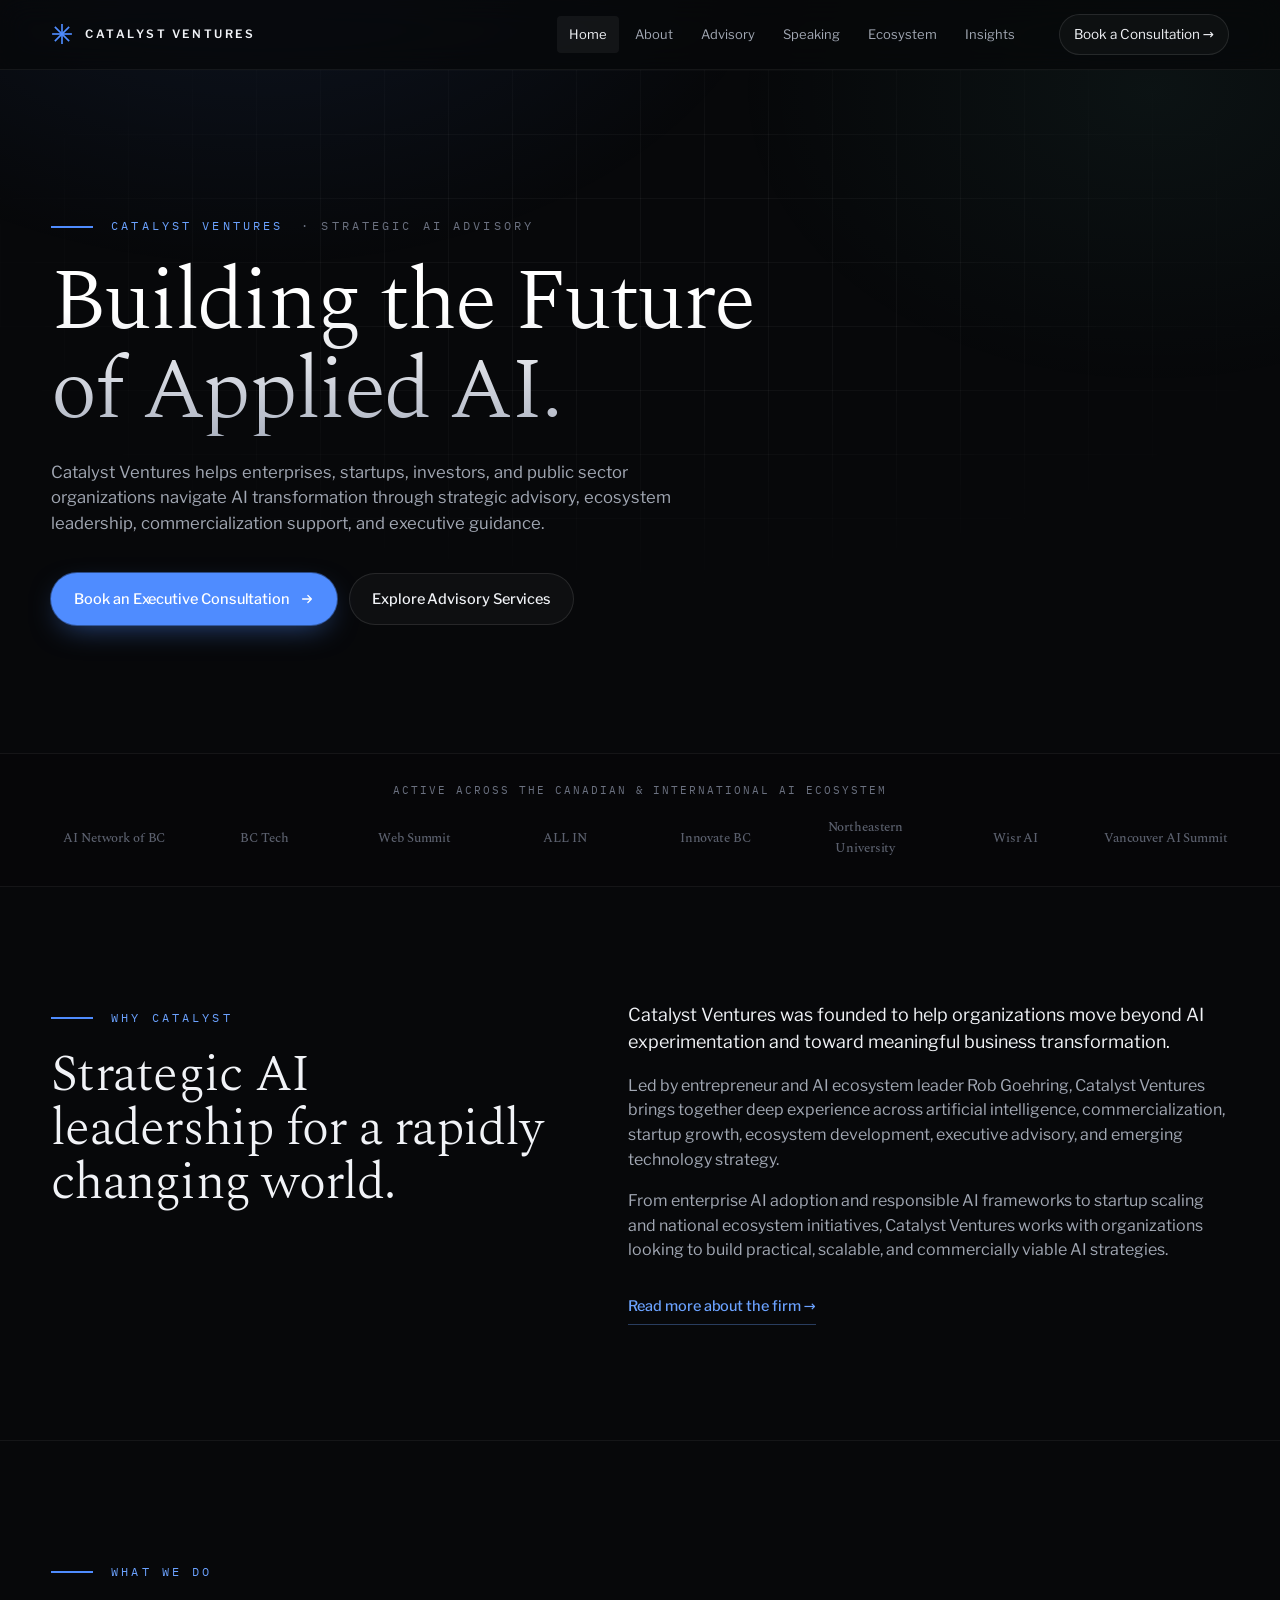
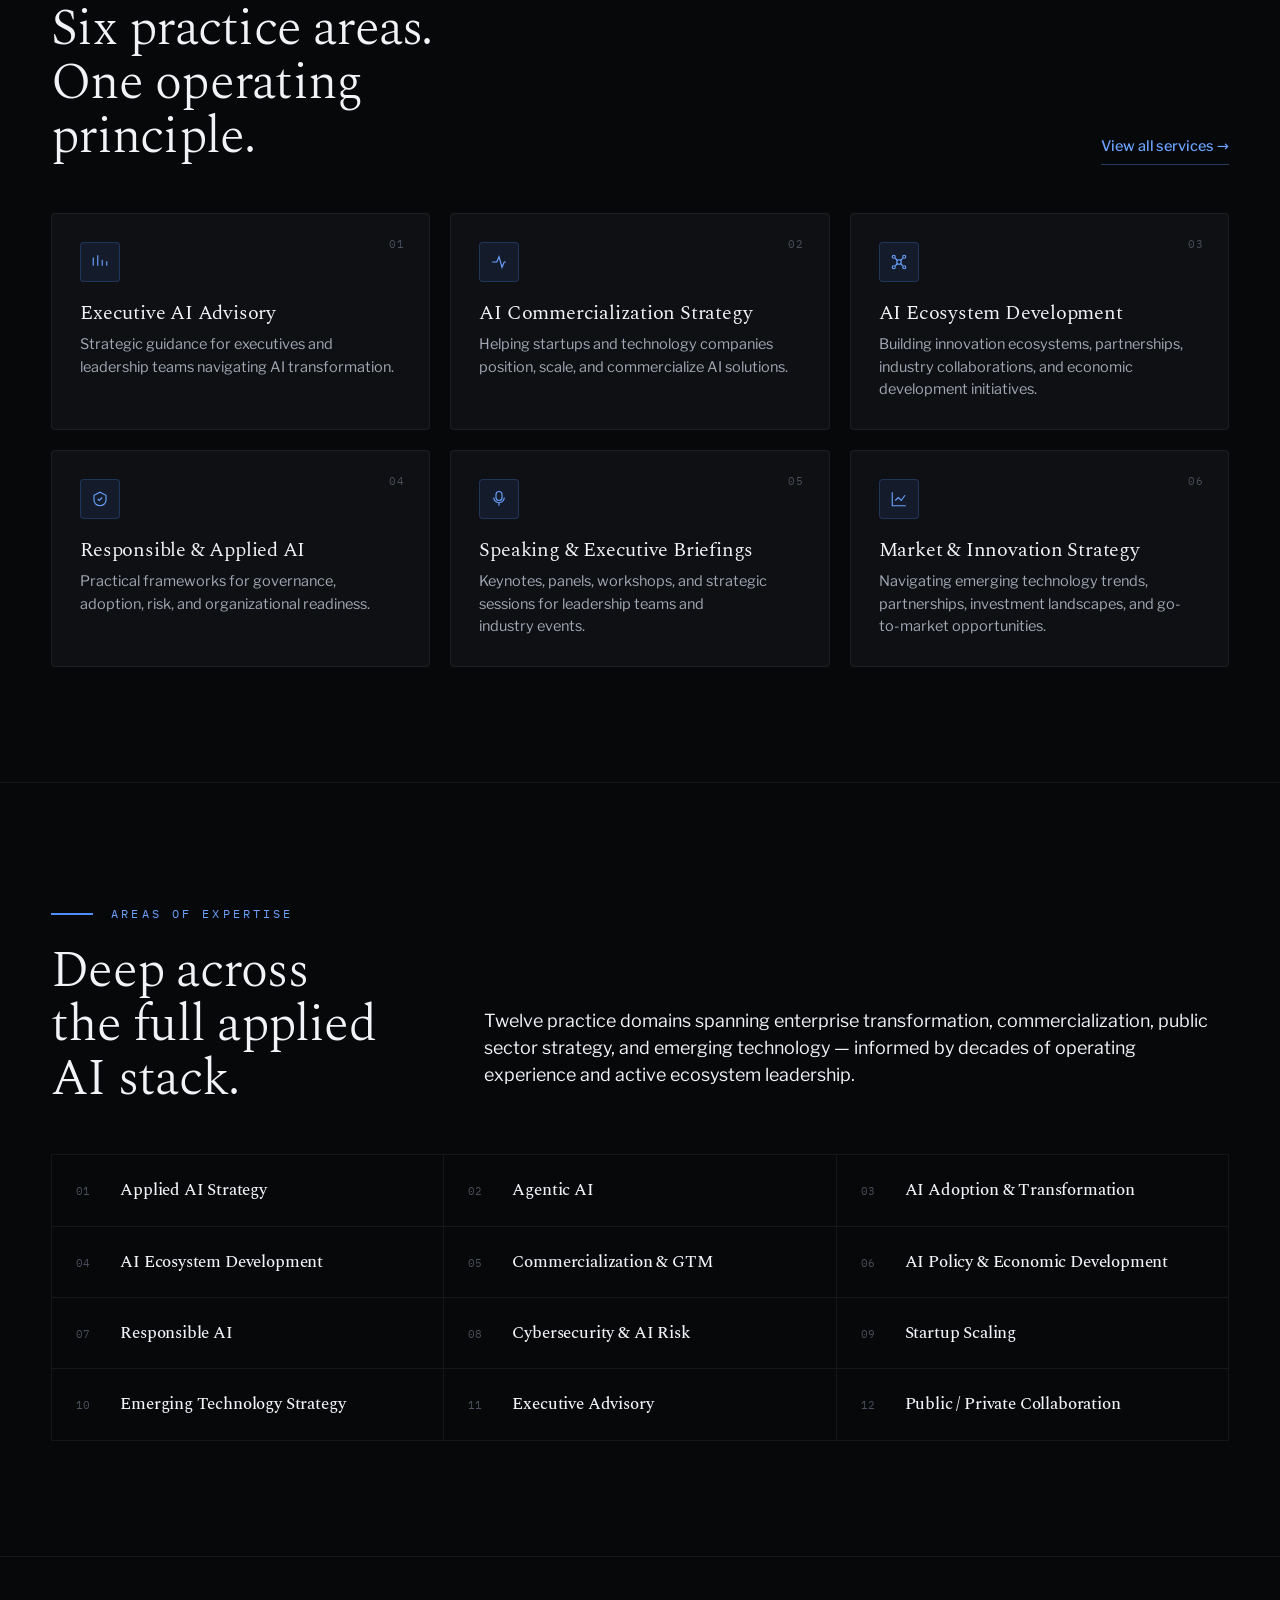
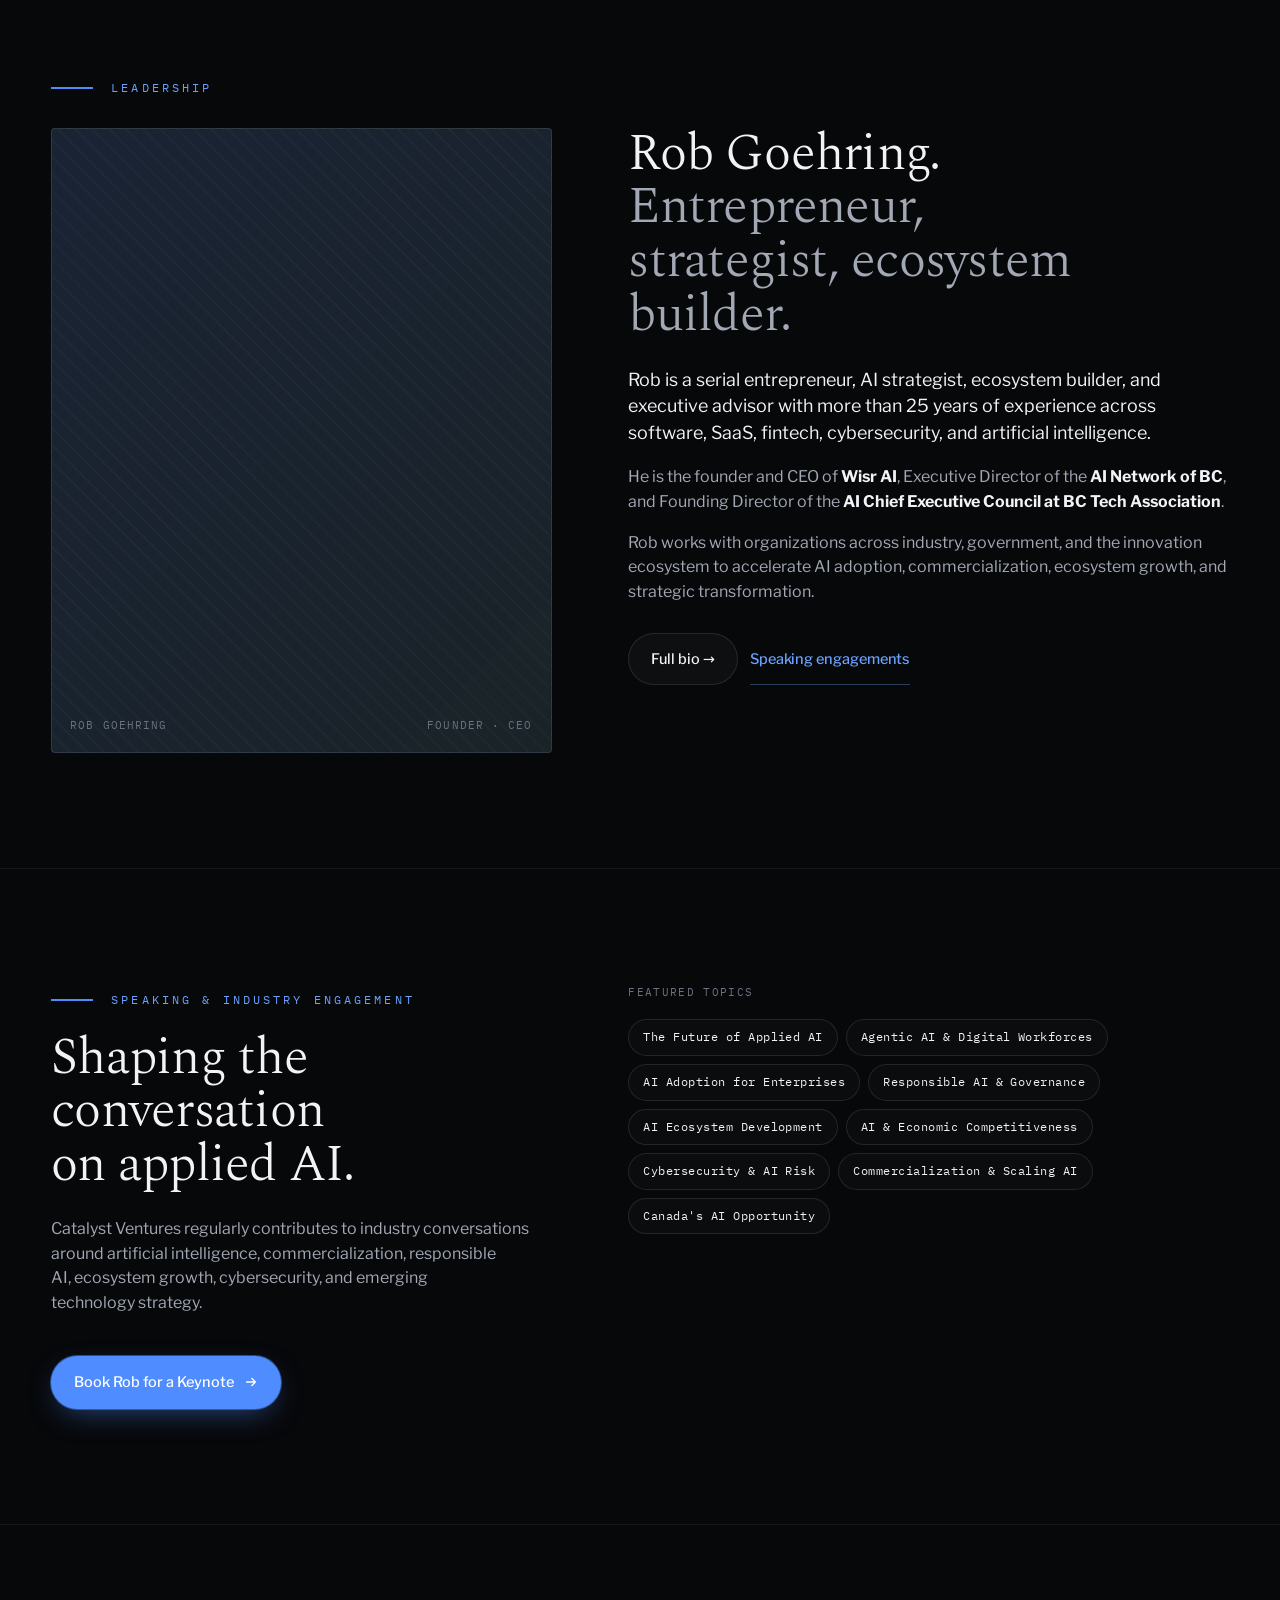
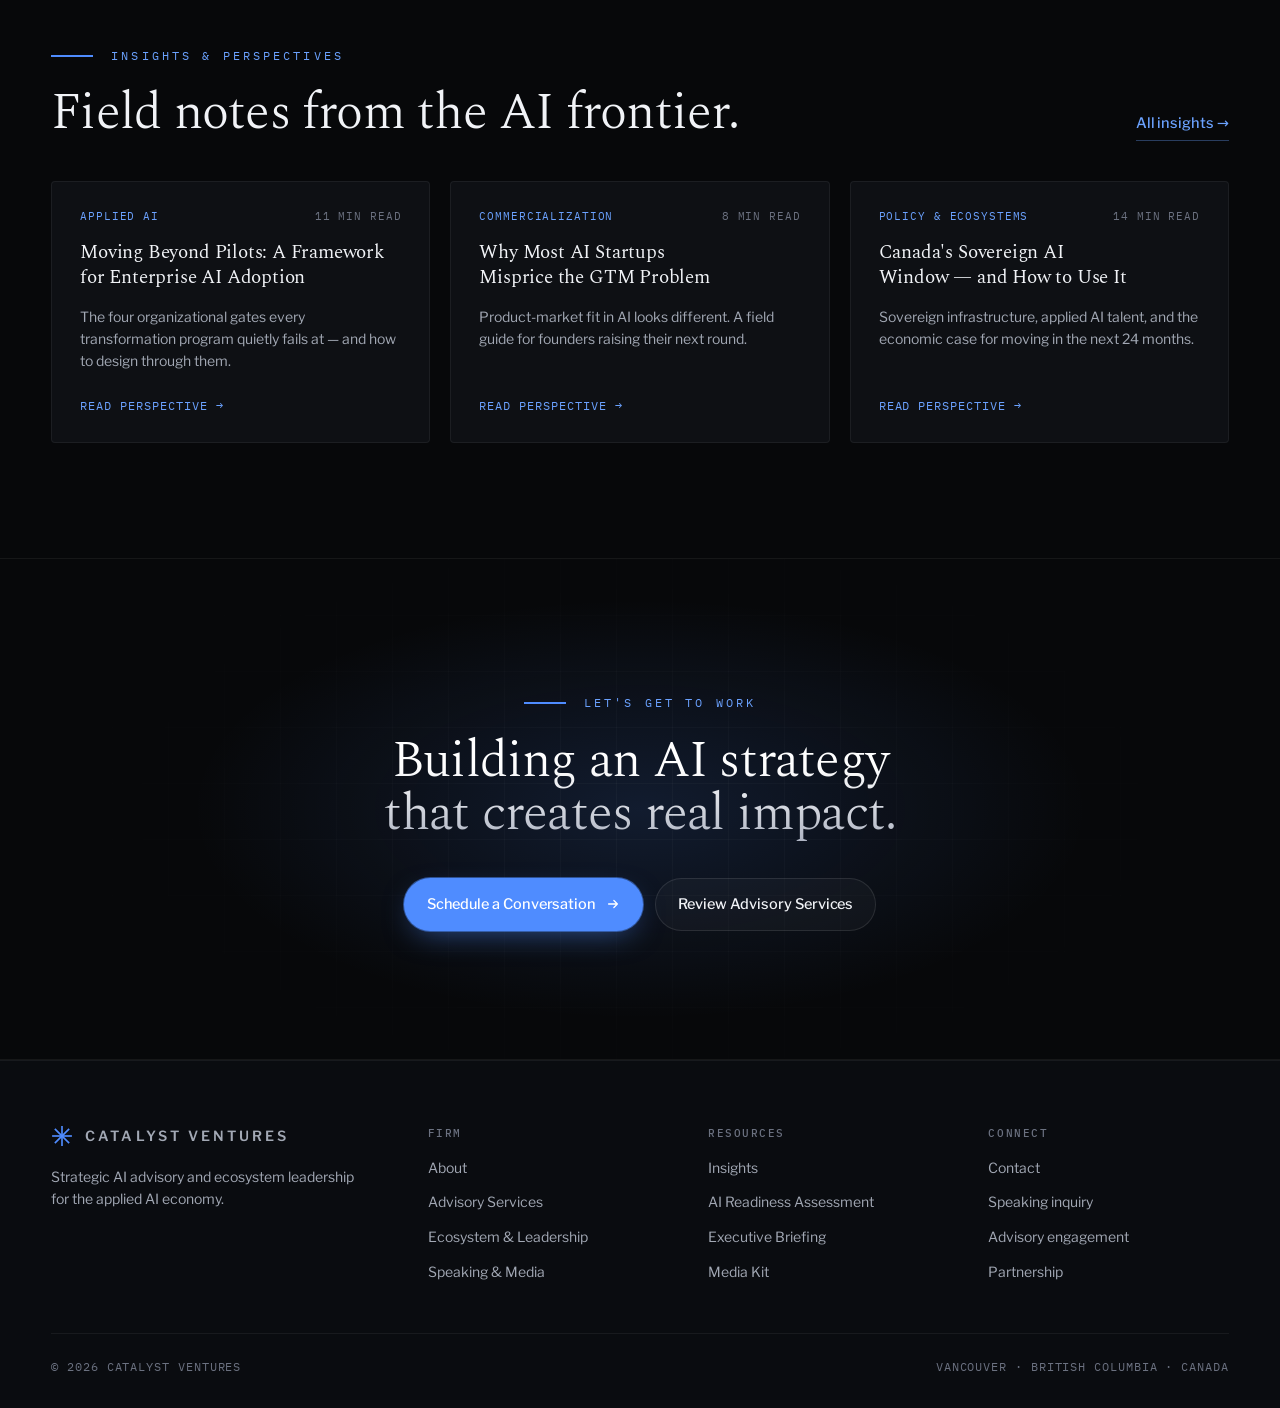
==== commit 254305d8: "Add files via upload" ====
--- a/index.html
+++ b/index.html
@@ -7,7 +7,7 @@
 <meta name="description" content="Catalyst Ventures helps organizations navigate AI transformation through strategic advisory, ecosystem leadership, commercialization, and executive guidance.">
 <link rel="preconnect" href="https://fonts.googleapis.com">
 <link rel="preconnect" href="https://fonts.gstatic.com" crossorigin>
-<link href="https://fonts.googleapis.com/css2?family=Space+Grotesk:wght@400;500;600&family=Geist:wght@300;400;500;600&family=JetBrains+Mono:wght@400;500&display=swap" rel="stylesheet">
+<link href="https://fonts.googleapis.com/css2?family=Spectral:ital,wght@0,300;0,400;0,500;0,600;1,300;1,400;1,500&family=Libre+Franklin:wght@300;400;500;600;700&family=IBM+Plex+Mono:wght@400;500&display=swap" rel="stylesheet">
 <link rel="stylesheet" href="styles.css">
 </head>
 <body>
@@ -17,14 +17,7 @@
   <div class="nav__inner">
     <a class="brand" href="index.html">
       <span class="brand__mark">
-        <svg viewBox="0 0 24 24" fill="none" xmlns="http://www.w3.org/2000/svg">
-          <circle cx="12" cy="12" r="2.4" fill="#fff"/>
-          <circle cx="4" cy="6" r="1.6" fill="#4f8cff"/>
-          <circle cx="20" cy="6" r="1.6" fill="#6ee7d3"/>
-          <circle cx="4" cy="18" r="1.6" fill="#9c8cff"/>
-          <circle cx="20" cy="18" r="1.6" fill="#c6cbd6"/>
-          <path d="M4 6 L12 12 L20 6 M4 18 L12 12 L20 18" stroke="rgba(255,255,255,0.35)" stroke-width="0.9" stroke-linecap="round"/>
-        </svg>
+        <svg viewBox="0 0 20 20" fill="none" xmlns="http://www.w3.org/2000/svg"><line x1="10" y1="1" x2="10" y2="19" stroke="#4f8cff" stroke-width="1.5"/><line x1="1" y1="10" x2="19" y2="10" stroke="#4f8cff" stroke-width="1.5"/><line x1="3.5" y1="3.5" x2="16.5" y2="16.5" stroke="#4f8cff" stroke-width="1.5"/><line x1="16.5" y1="3.5" x2="3.5" y2="16.5" stroke="#4f8cff" stroke-width="1.5"/></svg>
       </span>
       <span>Catalyst Ventures</span>
     </a>
@@ -351,14 +344,7 @@
       <div class="footer__brand footer__col">
         <a class="brand" href="index.html">
           <span class="brand__mark">
-            <svg viewBox="0 0 24 24" fill="none" xmlns="http://www.w3.org/2000/svg">
-              <circle cx="12" cy="12" r="2.4" fill="#fff"/>
-              <circle cx="4" cy="6" r="1.6" fill="#4f8cff"/>
-              <circle cx="20" cy="6" r="1.6" fill="#6ee7d3"/>
-              <circle cx="4" cy="18" r="1.6" fill="#9c8cff"/>
-              <circle cx="20" cy="18" r="1.6" fill="#c6cbd6"/>
-              <path d="M4 6 L12 12 L20 6 M4 18 L12 12 L20 18" stroke="rgba(255,255,255,0.35)" stroke-width="0.9" stroke-linecap="round"/>
-            </svg>
+            <svg viewBox="0 0 20 20" fill="none" xmlns="http://www.w3.org/2000/svg"><line x1="10" y1="1" x2="10" y2="19" stroke="#4f8cff" stroke-width="1.5"/><line x1="1" y1="10" x2="19" y2="10" stroke="#4f8cff" stroke-width="1.5"/><line x1="3.5" y1="3.5" x2="16.5" y2="16.5" stroke="#4f8cff" stroke-width="1.5"/><line x1="16.5" y1="3.5" x2="3.5" y2="16.5" stroke="#4f8cff" stroke-width="1.5"/></svg>
           </span>
           <span>Catalyst Ventures</span>
         </a>
--- a/styles.css
+++ b/styles.css
@@ -26,9 +26,9 @@
   --grad-line: linear-gradient(90deg, transparent, rgba(79,140,255,0.5), transparent);
 
   /* Type */
-  --font-display: "Space Grotesk", "Geist", system-ui, sans-serif;
-  --font-body:    "Geist", "Inter", system-ui, sans-serif;
-  --font-mono:    "JetBrains Mono", ui-monospace, "SF Mono", monospace;
+  --font-display: "Spectral", Georgia, serif;
+  --font-body:    "Libre Franklin", system-ui, sans-serif;
+  --font-mono:    "IBM Plex Mono", ui-monospace, monospace;
 
   /* Spacing */
   --pad-page: clamp(20px, 4vw, 56px);
@@ -93,20 +93,21 @@
 .eyebrow {
   display: inline-flex;
   align-items: center;
-  gap: 10px;
+  gap: 18px;
   font-family: var(--font-mono);
   font-size: 12px;
-  letter-spacing: 0.14em;
-  text-transform: uppercase;
-  color: var(--text-secondary);
+  letter-spacing: 0.26em;
+  text-transform: uppercase;
+  color: var(--accent-blue-2);
   margin: 0 0 22px;
 }
 .eyebrow::before {
   content: "";
-  width: 28px;
-  height: 1px;
+  width: 42px;
+  height: 2px;
   background: var(--accent-blue);
   display: inline-block;
+  flex: none;
 }
 
 /* =========================================================
@@ -115,7 +116,7 @@
 
 h1, h2, h3, h4 {
   font-family: var(--font-display);
-  font-weight: 500;
+  font-weight: 300;
   letter-spacing: -0.02em;
   margin: 0;
   color: var(--text-primary);
@@ -125,23 +126,25 @@
 h1 {
   font-size: clamp(44px, 6.8vw, 96px);
   line-height: 1.02;
-  letter-spacing: -0.035em;
-  font-weight: 500;
+  letter-spacing: -0.025em;
+  font-weight: 300;
 }
 h2 {
   font-size: clamp(32px, 4vw, 56px);
   line-height: 1.05;
-  letter-spacing: -0.028em;
+  letter-spacing: -0.015em;
 }
 h3 {
   font-size: clamp(20px, 1.6vw, 24px);
   line-height: 1.25;
   letter-spacing: -0.01em;
-  font-weight: 500;
+  font-weight: 400;
 }
 h4 {
-  font-size: 16px;
-  letter-spacing: 0.02em;
+  font-family: "IBM Plex Mono", ui-monospace, monospace;
+  font-size: 11px;
+  letter-spacing: 0.14em;
+  text-transform: uppercase;
   font-weight: 500;
 }
 
@@ -190,11 +193,12 @@
 .brand {
   display: inline-flex;
   align-items: center;
-  gap: 10px;
-  font-family: var(--font-display);
-  font-weight: 500;
-  letter-spacing: -0.01em;
-  font-size: 17px;
+  gap: 12px;
+  font-family: "Libre Franklin", system-ui, sans-serif;
+  font-weight: 600;
+  letter-spacing: 0.22em;
+  text-transform: uppercase;
+  font-size: 11.5px;
   color: var(--text-primary);
 }
 .brand__mark {
@@ -212,9 +216,10 @@
   align-items: center;
 }
 .nav__links a {
-  font-size: 14px;
+  font-size: 13px;
+  font-family: var(--font-body);
   padding: 8px 12px;
-  border-radius: 8px;
+  border-radius: 4px;
   color: var(--text-secondary);
   transition: color .2s, background .2s;
 }
@@ -244,7 +249,7 @@
   width: 38px; height: 38px;
   border: 1px solid var(--border-default);
   background: transparent;
-  border-radius: 8px;
+  border-radius: 4px;
   color: var(--text-primary);
   margin-left: auto;
   cursor: pointer;
@@ -337,7 +342,7 @@
   position: relative;
   background: var(--bg-surface);
   border: 1px solid var(--border-subtle);
-  border-radius: 16px;
+  border-radius: 4px;
   padding: 28px;
   transition: border-color .25s, background .25s, transform .25s;
 }
@@ -349,7 +354,7 @@
   width: 40px; height: 40px;
   display: inline-flex;
   align-items: center; justify-content: center;
-  border-radius: 10px;
+  border-radius: 4px;
   background: rgba(79,140,255,0.10);
   color: var(--accent-blue-2);
   margin-bottom: 18px;
@@ -572,7 +577,7 @@
     repeating-linear-gradient(45deg, rgba(255,255,255,0.025) 0 2px, transparent 2px 12px),
     var(--bg-elevated);
   border: 1px solid var(--border-default);
-  border-radius: 18px;
+  border-radius: 4px;
   overflow: hidden;
 }
 .portrait__label {
@@ -616,7 +621,7 @@
   gap: 1px;
   background: var(--border-subtle);
   border: 1px solid var(--border-subtle);
-  border-radius: 12px;
+  border-radius: 4px;
   overflow: hidden;
 }
 .topic-list li {
@@ -698,7 +703,7 @@
 .post-card {
   background: var(--bg-surface);
   border: 1px solid var(--border-subtle);
-  border-radius: 16px;
+  border-radius: 4px;
   padding: 26px 28px;
   display: flex;
   flex-direction: column;
@@ -848,7 +853,7 @@
 .field textarea {
   background: var(--bg-surface);
   border: 1px solid var(--border-default);
-  border-radius: 10px;
+  border-radius: 4px;
   padding: 13px 14px;
   color: var(--text-primary);
   font-family: var(--font-body);
@@ -944,7 +949,7 @@
   grid-template-columns: repeat(4, 1fr);
   gap: 0;
   border: 1px solid var(--border-subtle);
-  border-radius: 16px;
+  border-radius: 4px;
   overflow: hidden;
 }
 .stats__item {
